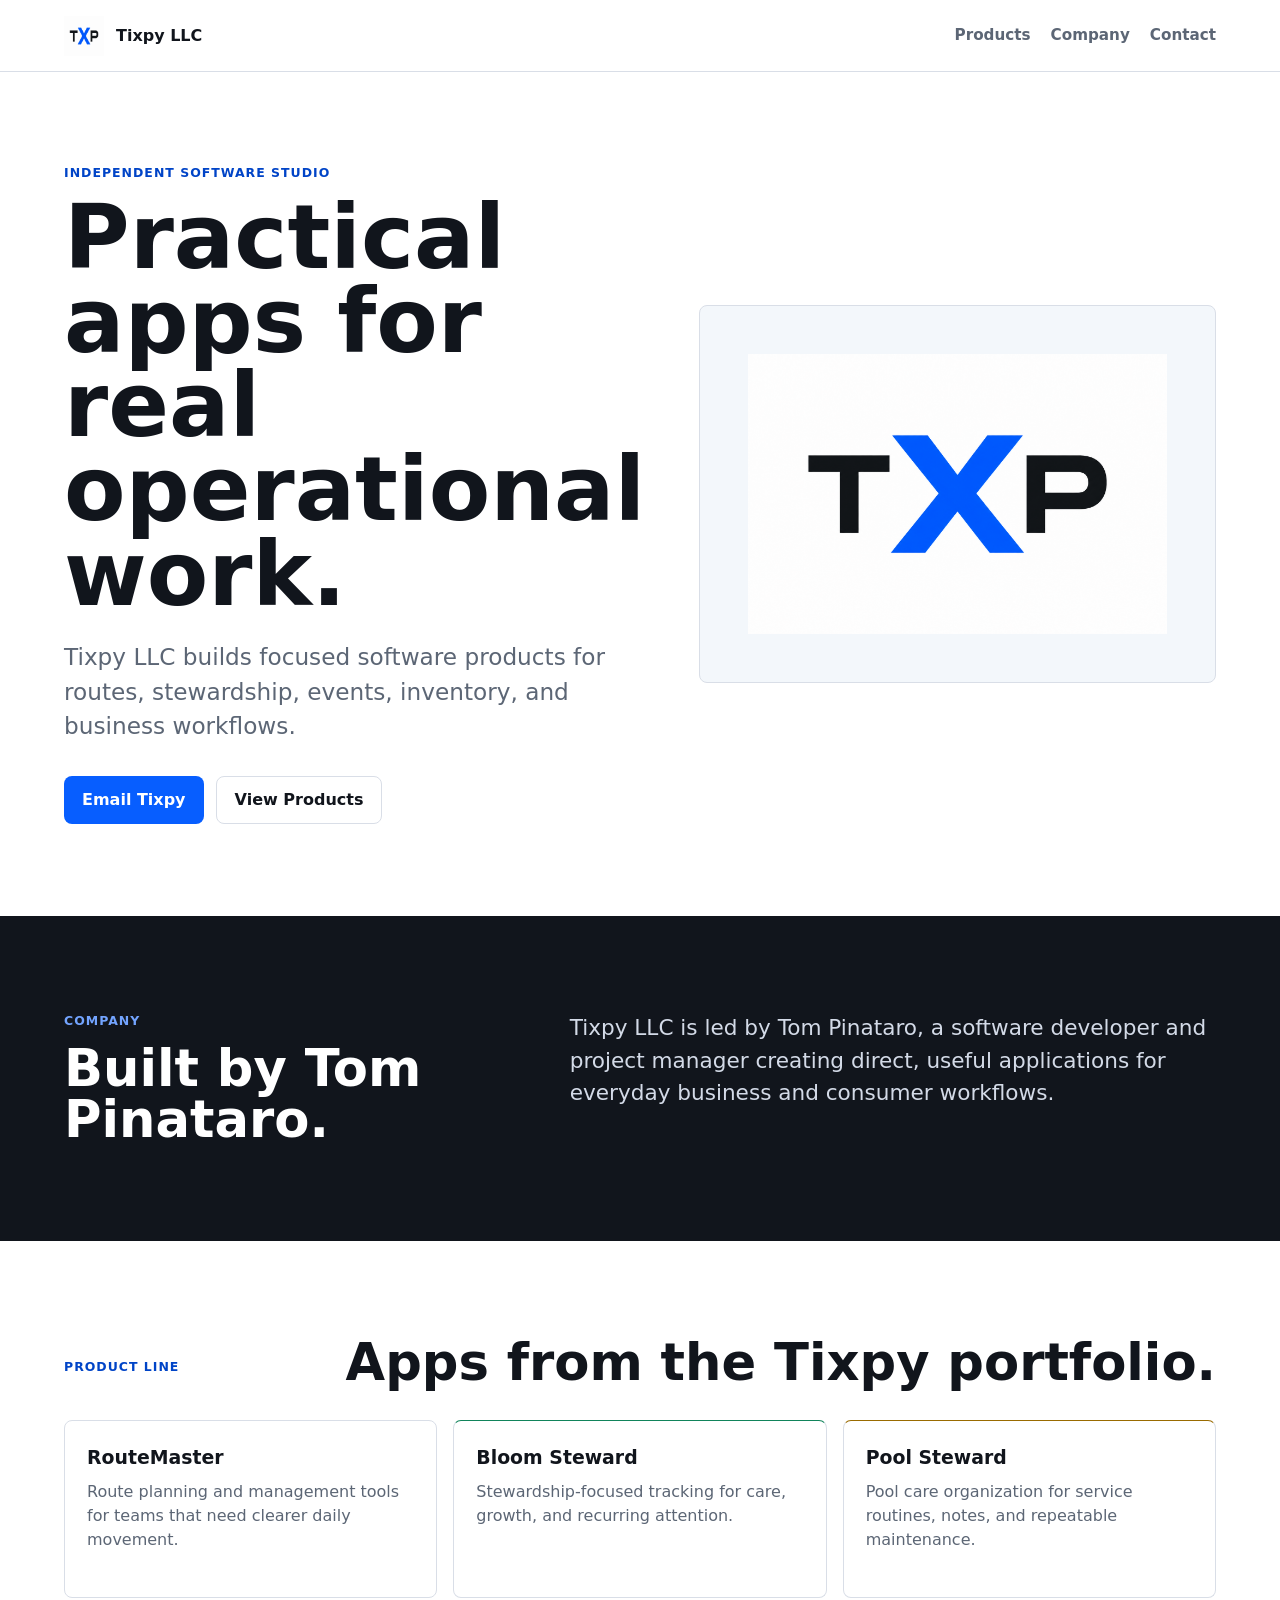
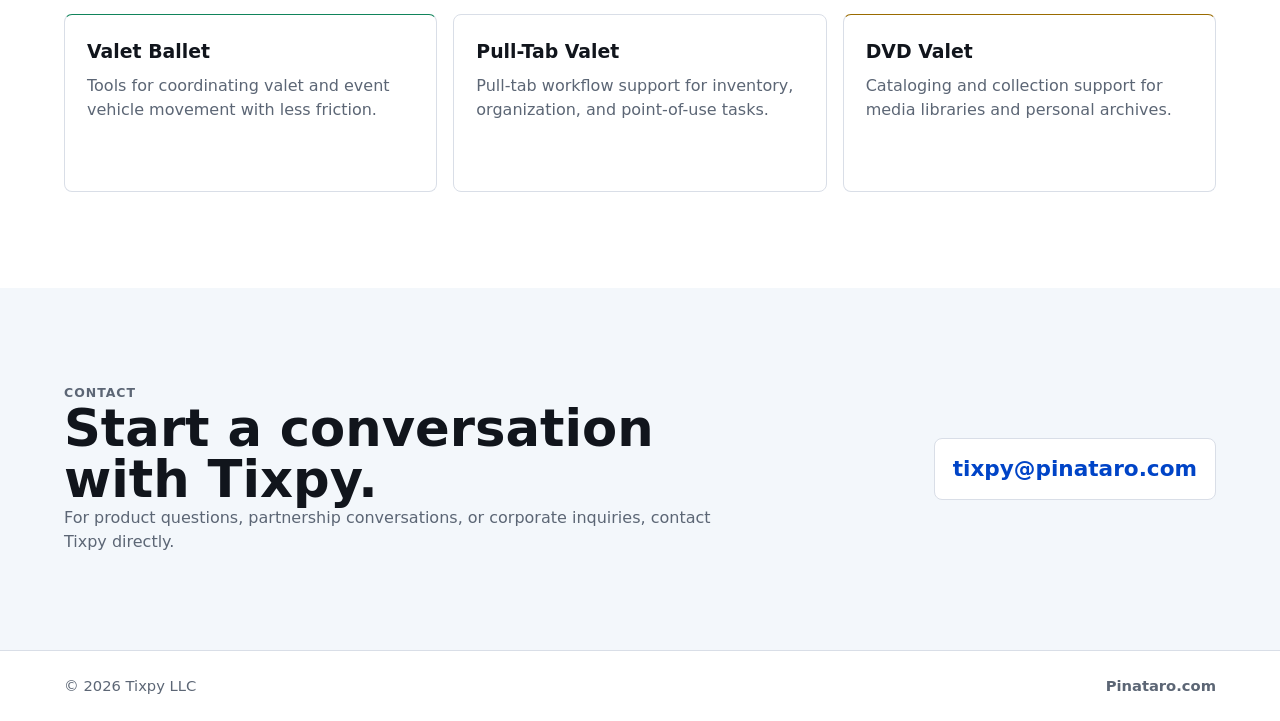
==== index.html @ 2ee1bc88 "Create Tixpy LLC landing page" ====
<!doctype html>
<html lang="en">
  <head>
    <meta charset="utf-8" />
    <meta name="viewport" content="width=device-width, initial-scale=1" />
    <title>Tixpy LLC | Software Products and Practical Business Apps</title>
    <meta
      name="description"
      content="Tixpy LLC builds practical software products for routes, stewardship, events, inventory, and business workflows."
    />
    <meta name="robots" content="index, follow" />
    <link rel="canonical" href="https://tixpy.dev/" />
    <link rel="icon" type="image/png" href="assets/favicon.png" />
    <meta property="og:title" content="Tixpy LLC" />
    <meta
      property="og:description"
      content="Practical software products for routes, stewardship, events, inventory, and business workflows."
    />
    <meta property="og:type" content="website" />
    <meta property="og:url" content="https://tixpy.dev/" />
    <meta property="og:image" content="https://tixpy.dev/assets/og-image.png" />
    <meta name="twitter:card" content="summary_large_image" />
    <script type="application/ld+json">
      {
        "@context": "https://schema.org",
        "@type": "Organization",
        "name": "Tixpy LLC",
        "url": "https://tixpy.dev/",
        "logo": "https://tixpy.dev/assets/tixpy-txp-logo.png",
        "email": "tixpy@pinataro.com",
        "founder": {
          "@type": "Person",
          "name": "Tom Pinataro",
          "url": "https://www.pinataro.com/"
        },
        "sameAs": [
          "https://www.pinataro.com/"
        ]
      }
    </script>
    <link rel="stylesheet" href="styles.css" />
  </head>
  <body>
    <header class="site-header" aria-label="Site header">
      <a class="brand" href="/" aria-label="Tixpy LLC home">
        <img src="assets/favicon.png" alt="" />
        <span>Tixpy LLC</span>
      </a>
      <nav aria-label="Primary navigation">
        <a href="#products">Products</a>
        <a href="#company">Company</a>
        <a href="#contact">Contact</a>
      </nav>
    </header>

    <main>
      <section class="hero" aria-labelledby="hero-title">
        <div class="hero-copy">
          <p class="eyebrow">Independent software studio</p>
          <h1 id="hero-title">Practical apps for real operational work.</h1>
          <p class="lede">
            Tixpy LLC builds focused software products for routes, stewardship,
            events, inventory, and business workflows.
          </p>
          <div class="hero-actions" aria-label="Primary actions">
            <a class="button primary" href="mailto:tixpy@pinataro.com">Email Tixpy</a>
            <a class="button secondary" href="#products">View Products</a>
          </div>
        </div>
        <div class="hero-mark" aria-label="Tixpy TXP corporate icon">
          <img src="assets/tixpy-txp-logo.png" alt="TXP corporate logo" />
        </div>
      </section>

      <section class="intro" id="company" aria-labelledby="company-title">
        <div>
          <p class="eyebrow">Company</p>
          <h2 id="company-title">Built by Tom Pinataro.</h2>
        </div>
        <p>
          Tixpy LLC is led by Tom Pinataro, a software developer and project
          manager creating direct, useful applications for everyday business and
          consumer workflows.
        </p>
      </section>

      <section class="products" id="products" aria-labelledby="products-title">
        <div class="section-heading">
          <p class="eyebrow">Product line</p>
          <h2 id="products-title">Apps from the Tixpy portfolio.</h2>
        </div>

        <div class="product-grid">
          <article>
            <h3>RouteMaster</h3>
            <p>Route planning and management tools for teams that need clearer daily movement.</p>
          </article>
          <article>
            <h3>Bloom Steward</h3>
            <p>Stewardship-focused tracking for care, growth, and recurring attention.</p>
          </article>
          <article>
            <h3>Pool Steward</h3>
            <p>Pool care organization for service routines, notes, and repeatable maintenance.</p>
          </article>
          <article>
            <h3>Valet Ballet</h3>
            <p>Tools for coordinating valet and event vehicle movement with less friction.</p>
          </article>
          <article>
            <h3>Pull-Tab Valet</h3>
            <p>Pull-tab workflow support for inventory, organization, and point-of-use tasks.</p>
          </article>
          <article>
            <h3>DVD Valet</h3>
            <p>Cataloging and collection support for media libraries and personal archives.</p>
          </article>
        </div>
      </section>

      <section class="contact" id="contact" aria-labelledby="contact-title">
        <div>
          <p class="eyebrow">Contact</p>
          <h2 id="contact-title">Start a conversation with Tixpy.</h2>
          <p>
            For product questions, partnership conversations, or corporate
            inquiries, contact Tixpy directly.
          </p>
        </div>
        <a class="contact-link" href="mailto:tixpy@pinataro.com">tixpy@pinataro.com</a>
      </section>
    </main>

    <footer>
      <span>&copy; 2026 Tixpy LLC</span>
      <a href="https://www.pinataro.com/">Pinataro.com</a>
    </footer>
  </body>
</html>
---- styles.css ----
:root {
  color-scheme: light;
  --ink: #11151c;
  --muted: #5c6675;
  --line: #d9dee7;
  --paper: #ffffff;
  --wash: #f3f7fb;
  --blue: #075eff;
  --blue-dark: #0044c7;
  --green: #11845b;
  --gold: #9a6b00;
  --radius: 8px;
}

* {
  box-sizing: border-box;
}

html {
  scroll-behavior: smooth;
}

body {
  margin: 0;
  background: var(--paper);
  color: var(--ink);
  font-family:
    Inter, ui-sans-serif, system-ui, -apple-system, BlinkMacSystemFont, "Segoe UI",
    sans-serif;
  line-height: 1.5;
}

a {
  color: inherit;
}

.site-header {
  align-items: center;
  background: rgba(255, 255, 255, 0.94);
  border-bottom: 1px solid var(--line);
  display: flex;
  gap: 24px;
  justify-content: space-between;
  min-height: 72px;
  padding: 14px clamp(20px, 5vw, 72px);
  position: sticky;
  top: 0;
  z-index: 10;
}

.brand {
  align-items: center;
  display: inline-flex;
  font-weight: 800;
  gap: 12px;
  letter-spacing: 0;
  text-decoration: none;
}

.brand img {
  height: 40px;
  width: 40px;
}

nav {
  display: flex;
  flex-wrap: wrap;
  gap: 8px 20px;
}

nav a {
  color: var(--muted);
  font-size: 0.95rem;
  font-weight: 700;
  text-decoration: none;
}

nav a:hover {
  color: var(--blue-dark);
}

.hero {
  align-items: center;
  display: grid;
  gap: clamp(28px, 6vw, 72px);
  grid-template-columns: minmax(0, 1fr) minmax(320px, 0.92fr);
  min-height: min(760px, calc(100vh - 72px));
  padding: clamp(48px, 8vw, 92px) clamp(20px, 5vw, 72px);
}

.hero-copy {
  max-width: 720px;
}

.eyebrow {
  color: var(--blue-dark);
  font-size: 0.78rem;
  font-weight: 800;
  letter-spacing: 0.08em;
  margin: 0 0 12px;
  text-transform: uppercase;
}

h1,
h2,
h3,
p {
  margin-top: 0;
}

h1 {
  font-size: clamp(3rem, 7vw, 6.8rem);
  letter-spacing: 0;
  line-height: 0.94;
  margin-bottom: 24px;
  max-width: 820px;
}

h2 {
  font-size: clamp(2rem, 4vw, 3.9rem);
  letter-spacing: 0;
  line-height: 1;
  margin-bottom: 0;
}

h3 {
  font-size: 1.18rem;
  margin-bottom: 8px;
}

.lede {
  color: var(--muted);
  font-size: clamp(1.12rem, 2vw, 1.45rem);
  margin-bottom: 32px;
  max-width: 660px;
}

.hero-actions {
  display: flex;
  flex-wrap: wrap;
  gap: 12px;
}

.button {
  align-items: center;
  border-radius: var(--radius);
  display: inline-flex;
  font-weight: 800;
  justify-content: center;
  min-height: 48px;
  padding: 0 18px;
  text-decoration: none;
}

.button.primary {
  background: var(--blue);
  color: #ffffff;
}

.button.secondary {
  border: 1px solid var(--line);
  color: var(--ink);
}

.hero-mark {
  align-items: center;
  background: var(--wash);
  border: 1px solid var(--line);
  border-radius: var(--radius);
  display: flex;
  justify-content: center;
  min-height: 360px;
  overflow: hidden;
  padding: clamp(20px, 4vw, 48px);
}

.hero-mark img {
  display: block;
  height: auto;
  max-width: 100%;
}

.intro,
.products,
.contact {
  padding: clamp(56px, 8vw, 96px) clamp(20px, 5vw, 72px);
}

.intro {
  background: #11151c;
  color: #ffffff;
  display: grid;
  gap: 28px;
  grid-template-columns: minmax(220px, 0.85fr) minmax(0, 1.15fr);
}

.intro .eyebrow {
  color: #73a4ff;
}

.intro p:last-child {
  color: #d3dae7;
  font-size: clamp(1.08rem, 2vw, 1.35rem);
  margin-bottom: 0;
}

.section-heading {
  align-items: end;
  display: flex;
  gap: 24px;
  justify-content: space-between;
  margin-bottom: 32px;
}

.product-grid {
  display: grid;
  gap: 16px;
  grid-template-columns: repeat(3, minmax(0, 1fr));
}

.product-grid article {
  border: 1px solid var(--line);
  border-radius: var(--radius);
  min-height: 178px;
  padding: 22px;
}

.product-grid article:nth-child(2n) {
  border-top-color: var(--green);
}

.product-grid article:nth-child(3n) {
  border-top-color: var(--gold);
}

.product-grid p,
.contact p {
  color: var(--muted);
  margin-bottom: 0;
}

.contact {
  align-items: center;
  background: var(--wash);
  display: flex;
  gap: 28px;
  justify-content: space-between;
}

.contact > div {
  max-width: 680px;
}

.contact-link {
  background: var(--paper);
  border: 1px solid var(--line);
  border-radius: var(--radius);
  color: var(--blue-dark);
  display: inline-flex;
  font-size: clamp(1.05rem, 2vw, 1.35rem);
  font-weight: 800;
  min-height: 58px;
  padding: 14px 18px;
  text-decoration: none;
  word-break: break-word;
}

footer {
  align-items: center;
  border-top: 1px solid var(--line);
  color: var(--muted);
  display: flex;
  font-size: 0.92rem;
  gap: 16px;
  justify-content: space-between;
  padding: 24px clamp(20px, 5vw, 72px);
}

footer a {
  font-weight: 700;
  text-decoration: none;
}

@media (max-width: 900px) {
  .hero,
  .intro {
    grid-template-columns: 1fr;
  }

  .hero {
    min-height: auto;
  }

  .hero-mark {
    min-height: 260px;
  }

  .product-grid {
    grid-template-columns: repeat(2, minmax(0, 1fr));
  }

  .contact,
  .section-heading {
    align-items: flex-start;
    flex-direction: column;
  }
}

@media (max-width: 620px) {
  .site-header {
    align-items: flex-start;
    flex-direction: column;
    min-height: 0;
  }

  .hero {
    padding-top: 40px;
  }

  h1 {
    font-size: 3rem;
  }

  .product-grid {
    grid-template-columns: 1fr;
  }

  .contact-link {
    width: 100%;
  }

  footer {
    align-items: flex-start;
    flex-direction: column;
  }
}
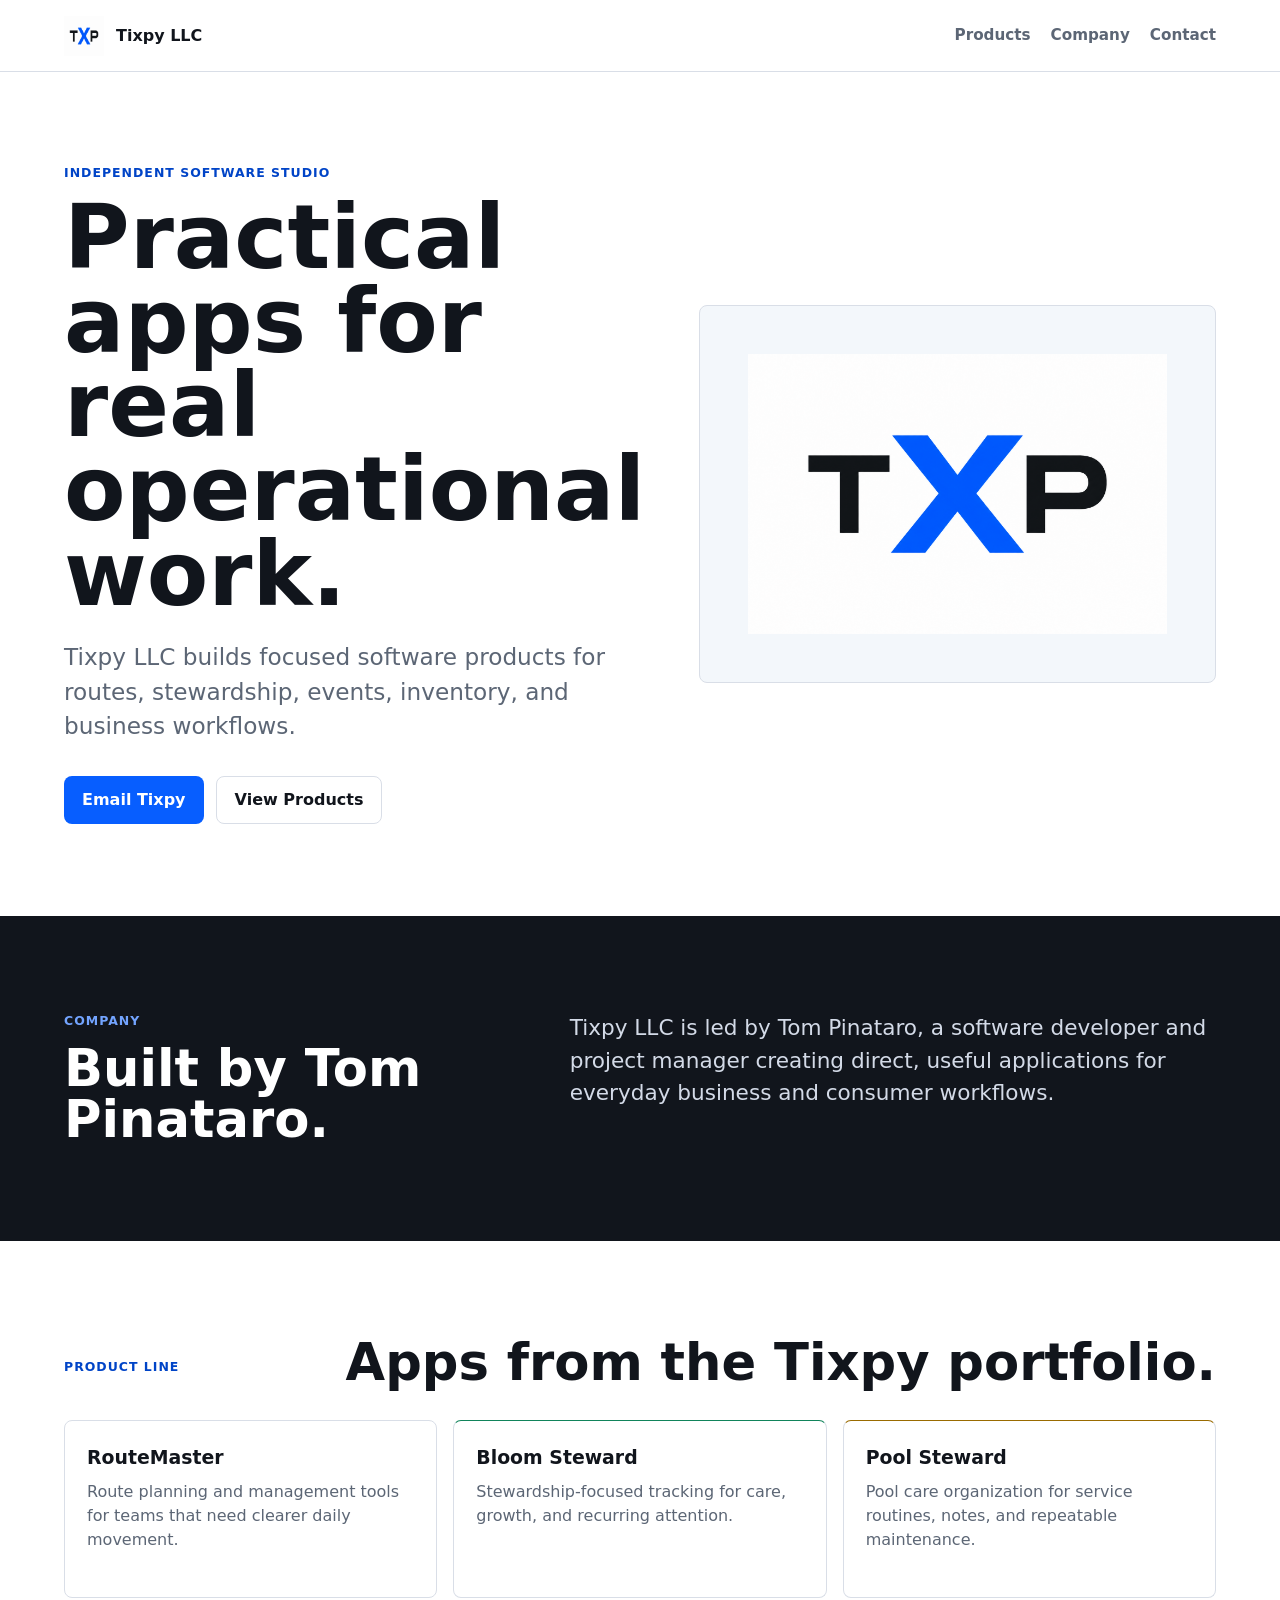
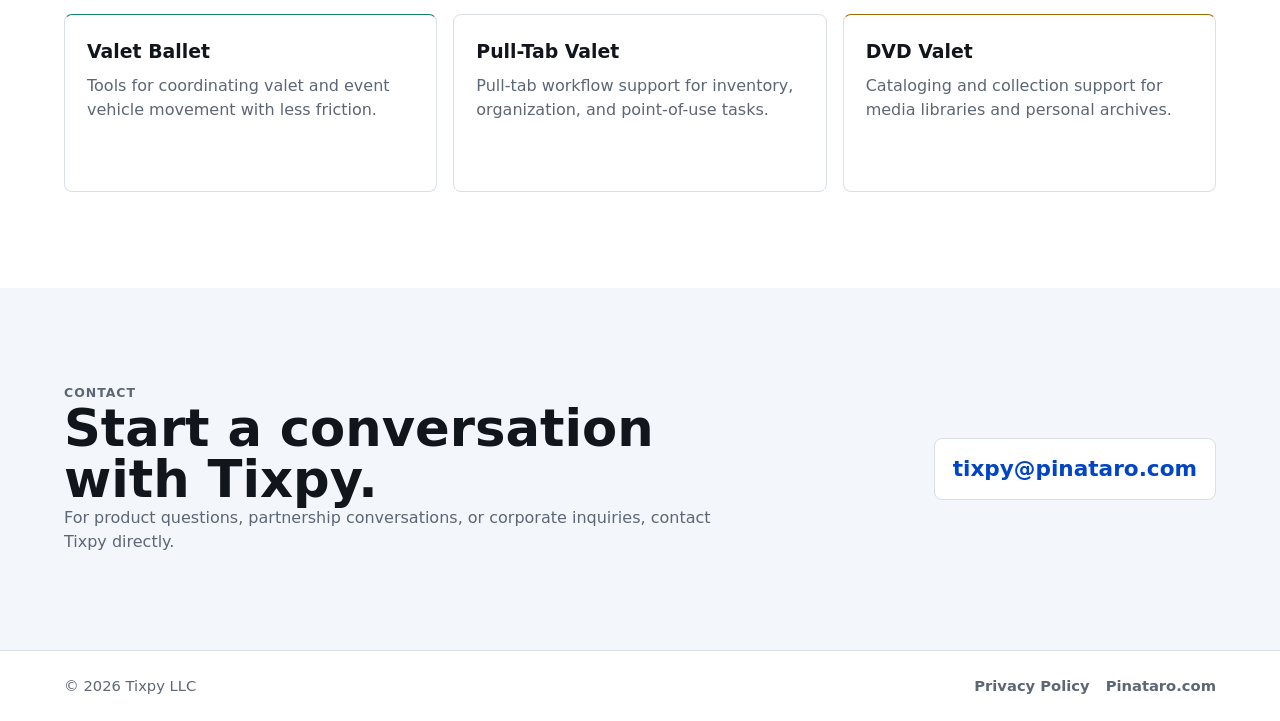
==== commit 905ca5d6: "Add Tixpy privacy policy" ====
--- a/index.html
+++ b/index.html
@@ -133,7 +133,10 @@
 
     <footer>
       <span>&copy; 2026 Tixpy LLC</span>
-      <a href="https://www.pinataro.com/">Pinataro.com</a>
+      <div class="footer-links">
+        <a href="privacy.html">Privacy Policy</a>
+        <a href="https://www.pinataro.com/">Pinataro.com</a>
+      </div>
     </footer>
   </body>
 </html>
--- a/styles.css
+++ b/styles.css
@@ -281,6 +281,59 @@
   text-decoration: none;
 }
 
+.footer-links {
+  display: flex;
+  flex-wrap: wrap;
+  gap: 16px;
+}
+
+.policy-page {
+  margin: 0 auto;
+  max-width: 920px;
+  padding: clamp(48px, 8vw, 88px) clamp(20px, 5vw, 72px);
+}
+
+.policy-heading {
+  border-bottom: 1px solid var(--line);
+  margin-bottom: 36px;
+  padding-bottom: 28px;
+}
+
+.policy-heading h1 {
+  font-size: clamp(2.6rem, 6vw, 5rem);
+  line-height: 1;
+  margin-bottom: 18px;
+}
+
+.policy-date {
+  color: var(--muted);
+  margin-bottom: 0;
+}
+
+.policy-content {
+  max-width: 760px;
+}
+
+.policy-content h2 {
+  font-size: 1.45rem;
+  line-height: 1.25;
+  margin: 36px 0 12px;
+}
+
+.policy-content p,
+.policy-content li {
+  color: var(--muted);
+}
+
+.policy-content a {
+  color: var(--blue-dark);
+  font-weight: 700;
+}
+
+.policy-content li + li {
+  margin-top: 8px;
+}
+
 @media (max-width: 900px) {
   .hero,
   .intro {
